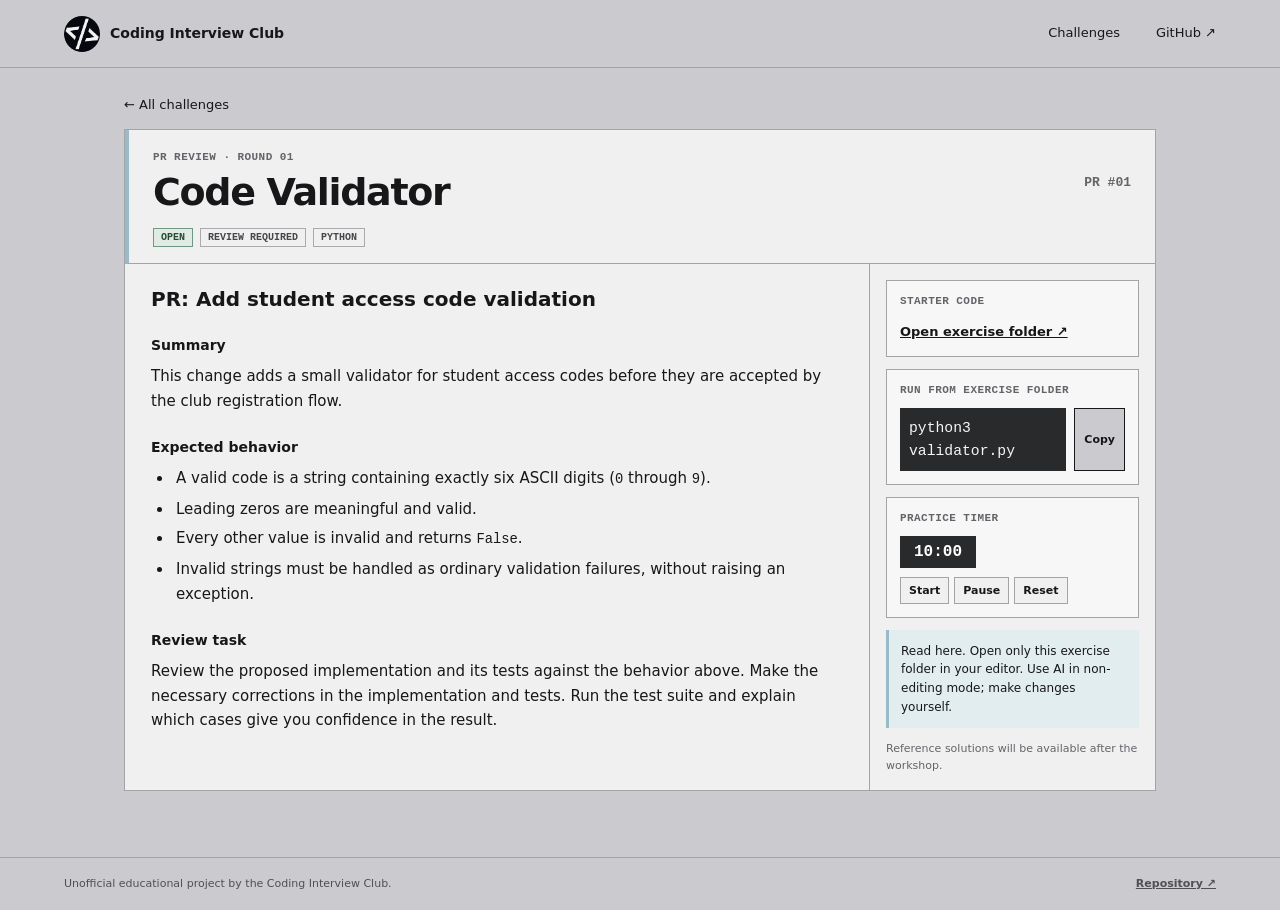
==== docs/challenges/r1-01-code-validator.html @ a60814ce "refactor: consolidate challenge portal into docs" ====
<!doctype html>
<html lang="en">
<head>
  <meta charset="utf-8">
  <meta name="viewport" content="width=device-width, initial-scale=1">
  <meta name="theme-color" content="#cbcacf">
  <meta name="description" content="Pr Review: Code Validator.">
  <title>Code Validator · CIC Challenge Portal</title>
  <link rel="stylesheet" href="../assets/styles.css">
  <script src="../assets/app.js" defer></script>
</head>
<body class="challenge-page pr-page">
<a class="skip-link" href="#main">Skip to content</a>
<header class="site-header">
  <a class="brand" href="../index.html" aria-label="Coding Interview Club home">
    <img class="brand-logo" src="../assets/images/cic-logo.jpeg" alt="">
    <span>Coding Interview Club</span>
  </a>
  <nav aria-label="Main navigation">
    <a href="../index.html#round-1">Challenges</a>
    <a href="https://github.com/ehuerta6/bloomberg-ai-interview-practice">GitHub ↗</a>
  </nav>
</header>
<main id="main" class="challenge-shell">
  <a class="back-link" href="../index.html">← All challenges</a>
  <article class="work-item">
    <header class="work-head">
      <div><p class="eyebrow">PR REVIEW · ROUND 01</p><h1>Code Validator</h1></div>
      <div class="work-id">PR #01</div>
      <div class="badges"><span class="badge open">OPEN</span><span class="badge">REVIEW REQUIRED</span><span class="badge">PYTHON</span></div>
    </header>
    <div class="work-content">
      <section class="assignment-copy" aria-label="Original assignment">
<h2>PR: Add student access code validation</h2>
<h3>Summary</h3>
<p>This change adds a small validator for student access codes before they are accepted by the club registration flow.</p>
<h3>Expected behavior</h3>
<ul>
<li>A valid code is a string containing exactly six ASCII digits (<code>0</code> through <code>9</code>).</li>
<li>Leading zeros are meaningful and valid.</li>
<li>Every other value is invalid and returns <code>False</code>.</li>
<li>Invalid strings must be handled as ordinary validation failures, without raising an exception.</li>
</ul>
<h3>Review task</h3>
<p>Review the proposed implementation and its tests against the behavior above. Make the necessary corrections in the implementation and tests. Run the test suite and explain which cases give you confidence in the result.</p>
      </section>
      <aside class="work-tools" aria-label="Challenge tools">
        <section class="tool-box">
          <p class="eyebrow">STARTER CODE</p>
          <a class="source-link" href="https://github.com/ehuerta6/bloomberg-ai-interview-practice/tree/main/round-1/01-code-validator" target="_blank" rel="noreferrer">Open exercise folder ↗</a>
        </section>
        <section class="tool-box">
          <p class="eyebrow">RUN FROM EXERCISE FOLDER</p>
          <div class="command-row"><code>python3 validator.py</code><button class="copy-button" type="button" data-copy="python3 validator.py" aria-label="Copy command python3 validator.py">Copy</button></div>
        </section>
        <section class="tool-box timer-box" aria-label="10-minute practice timer">
          <p class="eyebrow">PRACTICE TIMER</p>
          <span class="timer-readout" role="timer" aria-live="off" data-timer>10:00</span>
          <div class="timer-controls">
            <button type="button" data-timer-action="start">Start</button>
            <button type="button" data-timer-action="pause">Pause</button>
            <button type="button" data-timer-action="reset">Reset</button>
          </div>
        </section>
        <p class="ai-note">Read here. Open only this exercise folder in your editor. Use AI in non-editing mode; make changes yourself.</p>
        <p class="solutions-note">Reference solutions will be available after the workshop.</p>
      </aside>
    </div>
  </article>
</main>
<footer class="site-footer"><span>Unofficial educational project by the Coding Interview Club.</span><a href="https://github.com/ehuerta6/bloomberg-ai-interview-practice">Repository ↗</a></footer>
<div class="toast" role="status" aria-live="polite"></div>
</body>
</html>
---- docs/assets/styles.css ----
:root {
  --wall: #cbcacf;
  --paper: #f1f0f1;
  --ink: #171719;
  --muted: #626468;
  --line: #a4a3a6;
  --sky: #c7ebf5;
  --blue: #99bbc8;
  --orange: #d67a48;
  --brown: #a85b3f;
  --purple: #a46a91;
  --sans: system-ui, -apple-system, BlinkMacSystemFont, "Segoe UI", sans-serif;
  --mono: ui-monospace, SFMono-Regular, Consolas, monospace;
}

* { box-sizing: border-box; }
html { scroll-behavior: smooth; scroll-padding-top: 80px; }
body {
  margin: 0;
  color: var(--ink);
  background: var(--wall);
  font: 16px/1.55 var(--sans);
}
a { color: inherit; }
a:focus-visible, button:focus-visible { outline: 3px solid var(--purple); outline-offset: 3px; }
.skip-link { position: absolute; top: -4rem; left: 1rem; z-index: 5; padding: .6rem .8rem; background: var(--ink); color: white; }
.skip-link:focus { top: 1rem; }

.site-header {
  min-height: 68px;
  padding: 10px clamp(18px, 5vw, 72px);
  display: flex;
  align-items: center;
  justify-content: space-between;
  gap: 20px;
  border-bottom: 1px solid var(--line);
}
.brand { display: flex; align-items: center; gap: 10px; font-size: 14px; font-weight: 700; text-decoration: none; }
.brand-logo { display: block; width: 36px; height: 36px; border-radius: 50%; object-fit: cover; }
nav { display: flex; gap: clamp(16px, 3vw, 36px); }
nav a { font-size: 13px; text-decoration: none; }
nav a:hover, .back-link:hover, .site-footer a:hover { text-decoration: underline; }

.hero {
  max-width: 1150px;
  margin: 0 auto;
  padding: 42px 24px 48px;
  display: grid;
  grid-template-columns: minmax(0, 1fr) minmax(250px, 360px);
  align-items: center;
  gap: clamp(32px, 8vw, 100px);
}
.hero-copy h1 { max-width: 470px; margin: 0 0 14px; font-size: clamp(34px, 5vw, 54px); line-height: 1.05; letter-spacing: -.045em; }
.hero-copy p { max-width: 390px; margin: 0 0 22px; color: #45464a; font-size: 17px; }
.button-link { display: inline-block; padding: 10px 14px; background: var(--ink); color: white; text-decoration: none; font-weight: 650; }
.button-link:hover { background: #343538; }
.timer-widget { margin-top: 18px; display: flex; align-items: center; gap: 9px; }
.timer-readout { min-width: 76px; padding: 7px 9px; background: #292a2c; color: white; font: 650 16px var(--mono); text-align: center; }
.timer-controls { display: flex; gap: 5px; }
.timer-controls button { padding: 6px 8px; border: 1px solid var(--line); background: var(--paper); color: var(--ink); font: 600 11px var(--sans); cursor: pointer; }
.timer-controls button:hover { background: var(--ink); color: white; }
.timer-box .timer-readout { display: inline-block; }
.timer-box .timer-controls { margin-top: 9px; }
.poster-frame { width: 100%; max-width: 360px; margin: 0; justify-self: end; border: 1px solid #777679; background: var(--paper); }
.poster-frame img { display: block; width: 100%; height: auto; image-rendering: pixelated; }

.round-section { max-width: 1150px; margin: 0 auto; padding: 24px; scroll-margin-top: 24px; }
.section-heading { margin-bottom: 18px; display: flex; justify-content: space-between; align-items: end; gap: 20px; border-bottom: 1px solid var(--line); padding-bottom: 12px; }
.eyebrow { margin: 0 0 5px; color: var(--muted); font: 700 11px/1.4 var(--mono); letter-spacing: .04em; text-transform: uppercase; }
.section-heading h2 { margin: 0; font-size: clamp(21px, 3vw, 28px); line-height: 1.2; letter-spacing: -.025em; }
.section-heading > p { margin: 0; color: var(--muted); font-size: 13px; }
.card-grid { display: grid; grid-template-columns: repeat(3, minmax(0, 1fr)); gap: 12px; }
.round-two .card-grid { grid-template-columns: repeat(2, minmax(0, 1fr)); }
.challenge-card { min-height: 148px; padding: 16px; display: flex; flex-direction: column; align-items: flex-start; background: var(--paper); border: 1px solid var(--line); text-decoration: none; }
.challenge-card:hover { border-color: var(--ink); background: #f7f6f7; }
.card-number { color: var(--brown); font: 700 12px var(--mono); }
.challenge-card h3 { margin: 8px 0 14px; font-size: 18px; line-height: 1.25; }
.card-meta { margin-top: auto; color: var(--muted); font: 600 10px var(--mono); letter-spacing: .025em; }
.card-link { width: 100%; margin-top: 10px; padding-top: 8px; display: flex; justify-content: space-between; border-top: 1px solid #d1d0d2; font-size: 12px; font-weight: 650; }
.site-footer { margin-top: 42px; padding: 17px clamp(18px, 5vw, 72px); display: flex; justify-content: space-between; gap: 12px; border-top: 1px solid var(--line); color: #4f5053; font-size: 11px; }
.site-footer a { font-weight: 600; }

.challenge-shell { max-width: 1080px; margin: 0 auto; padding: 24px; }
.back-link { display: inline-block; margin: 0 0 14px; font-size: 13px; text-decoration: none; }
.work-item { background: var(--paper); border: 1px solid var(--line); }
.work-head { padding: 20px 24px 16px; display: grid; grid-template-columns: 1fr auto; align-items: center; border-bottom: 1px solid var(--line); }
.work-head h1 { margin: 0; font-size: clamp(26px, 4vw, 38px); line-height: 1.15; letter-spacing: -.035em; }
.work-id { color: var(--muted); font: 600 13px var(--mono); }
.badges { grid-column: 1 / -1; display: flex; flex-wrap: wrap; gap: 7px; margin-top: 14px; }
.badge { padding: 3px 7px; border: 1px solid #aaa9ac; color: #45464a; font: 600 10px var(--mono); }
.badge.open { border-color: #6f9781; background: #e0ebe4; color: #254b35; }
.work-content { display: grid; grid-template-columns: minmax(0, 1fr) 285px; }
.assignment-copy { padding: 22px 26px 30px; border-right: 1px solid var(--line); font-size: 15px; line-height: 1.65; }
.assignment-copy h2 { margin: 0 0 14px; font-size: 20px; line-height: 1.3; }
.assignment-copy h3 { margin: 22px 0 7px; font-size: 14px; }
.assignment-copy p { margin: 0 0 13px; }
.assignment-copy ul { margin: 6px 0 16px; padding-left: 22px; }
.assignment-copy li { margin: 5px 0; padding-left: 3px; }
.assignment-copy code, .command-row code { font-family: var(--mono); font-size: .92em; }
.work-tools { padding: 16px; display: flex; flex-direction: column; gap: 12px; }
.tool-box { padding: 13px; border: 1px solid var(--line); background: #f8f7f8; }
.tool-box .eyebrow { margin-bottom: 9px; }
.source-link { font-size: 13px; font-weight: 650; overflow-wrap: anywhere; }
.command-row { display: flex; align-items: stretch; gap: 8px; }
.command-row code { min-width: 0; flex: 1; padding: 9px; overflow-wrap: anywhere; background: #292a2c; color: #f7f6f6; }
.copy-button { padding: 7px 9px; border: 1px solid var(--ink); background: var(--wall); color: var(--ink); font: 600 11px var(--sans); cursor: pointer; }
.copy-button:hover { background: var(--ink); color: white; }
.ai-note { margin: 0; padding: 12px; background: #e2edf0; border-left: 3px solid var(--blue); font-size: 12px; }
.solutions-note { margin: 0; color: var(--muted); font-size: 11px; }
.toast { position: fixed; bottom: 16px; left: 50%; transform: translate(-50%, 16px); opacity: 0; padding: 9px 12px; background: var(--ink); color: white; font-size: 12px; pointer-events: none; transition: opacity .15s, transform .15s; }
.toast.show { transform: translate(-50%, 0); opacity: 1; }
.ticket-page .work-head { border-left: 4px solid var(--purple); }
.pr-page .work-head { border-left: 4px solid var(--blue); }

@media (max-width: 760px) {
  .hero { grid-template-columns: minmax(0, 1fr) 280px; gap: 28px; }
  .card-grid { grid-template-columns: repeat(2, minmax(0, 1fr)); }
  .work-content { grid-template-columns: minmax(0, 1fr) 250px; }
}
@media (max-width: 600px) {
  .site-header { min-height: 60px; padding: 9px 15px; }
  .brand { font-size: 12px; }
  .brand-logo { width: 32px; height: 32px; }
  nav { gap: 14px; }
  nav a { font-size: 12px; }
  .hero { padding: 30px 17px 36px; grid-template-columns: 1fr; gap: 24px; }
  .hero-copy h1 { font-size: 38px; }
  .hero-copy p { font-size: 15px; }
  .timer-widget { flex-wrap: wrap; }
  .poster-frame { width: min(100%, 310px); justify-self: center; }
  .round-section { padding: 24px 16px 10px; }
  .section-heading { display: block; }
  .section-heading > p { margin-top: 7px; }
  .card-grid, .round-two .card-grid { grid-template-columns: 1fr; gap: 9px; }
  .challenge-card { min-height: 130px; }
  .site-footer { flex-direction: column; padding: 15px 16px; }
  .challenge-shell { padding: 17px 12px 32px; }
  .work-head { padding: 17px 15px 14px; }
  .work-head h1 { font-size: 27px; }
  .work-content { grid-template-columns: 1fr; }
  .assignment-copy { padding: 19px 16px 24px; border-right: 0; border-bottom: 1px solid var(--line); font-size: 14px; }
  .work-tools { padding: 12px; }
}
@media (prefers-reduced-motion: reduce) {
  *, *::before, *::after { scroll-behavior: auto !important; transition: none !important; }
}
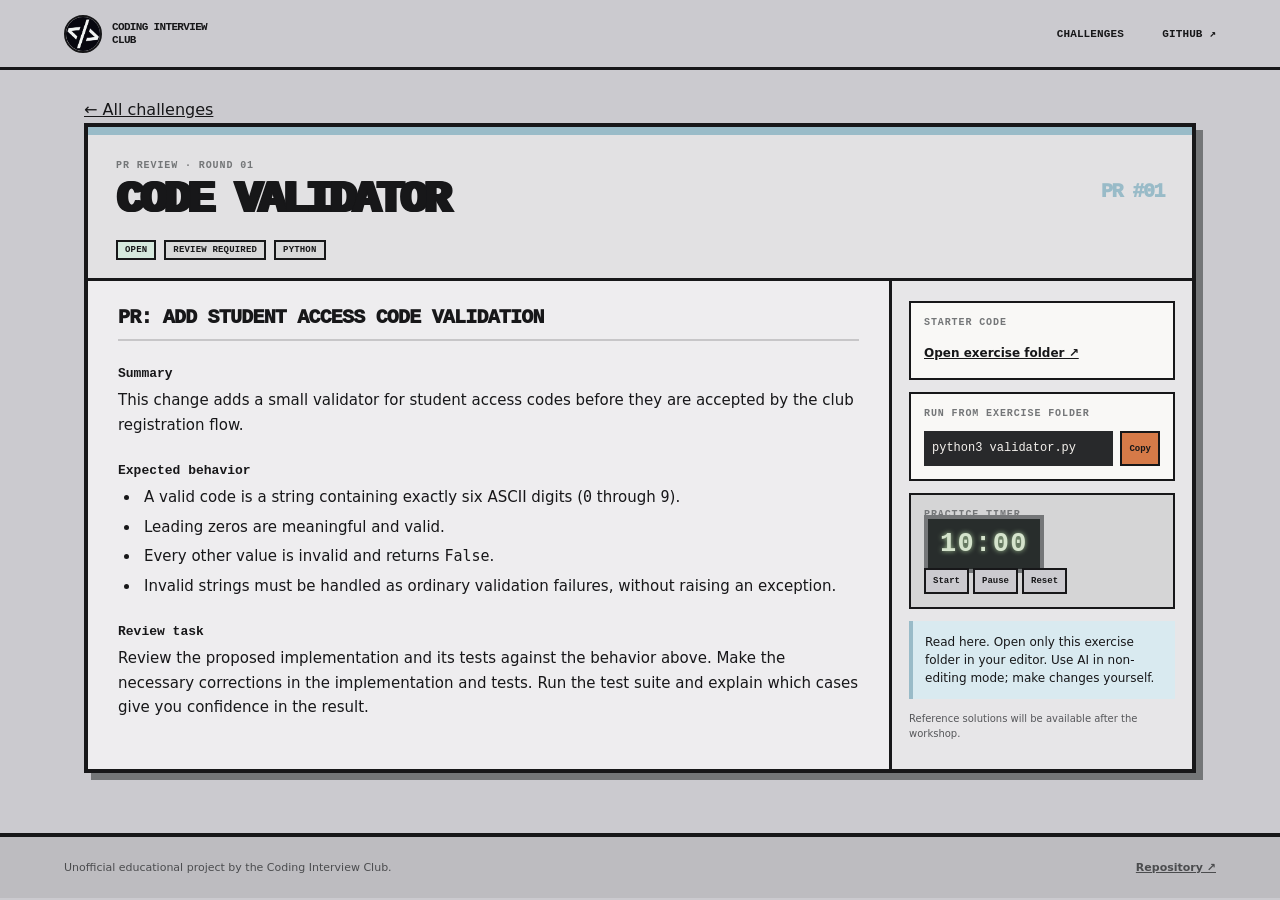
==== commit 23867257: "fix: restore pixel art portal styling" ====
--- a/docs/challenges/r1-01-code-validator.html
+++ b/docs/challenges/r1-01-code-validator.html
@@ -14,7 +14,7 @@
 <header class="site-header">
   <a class="brand" href="../index.html" aria-label="Coding Interview Club home">
     <img class="brand-logo" src="../assets/images/cic-logo.jpeg" alt="">
-    <span>Coding Interview Club</span>
+    <span>CODING INTERVIEW<br>CLUB</span>
   </a>
   <nav aria-label="Main navigation">
     <a href="../index.html#round-1">Challenges</a>
--- a/docs/assets/styles.css
+++ b/docs/assets/styles.css
@@ -1,146 +1,895 @@
 :root {
-  --wall: #cbcacf;
-  --paper: #f1f0f1;
-  --ink: #171719;
-  --muted: #626468;
-  --line: #a4a3a6;
-  --sky: #c7ebf5;
-  --blue: #99bbc8;
-  --orange: #d67a48;
-  --brown: #a85b3f;
-  --purple: #a46a91;
-  --sans: system-ui, -apple-system, BlinkMacSystemFont, "Segoe UI", sans-serif;
-  --mono: ui-monospace, SFMono-Regular, Consolas, monospace;
+  --wall:#cbcacf;
+  --ink:#171719;
+  --gray:#747678;
+  --steel:#a0a0a1;
+  --sky:#c7ebf5;
+  --blue:#99bbc8;
+  --orange:#d67a48;
+  --brown:#a85b3f;
+  --purple:#a46a91;
+  --paper:#eeedef;
+  --white:#f9f8f6;
+  --line:#343436;
+  --pixel:ui-monospace,'Courier New',monospace;
+  --body:system-ui,-apple-system,BlinkMacSystemFont,'Segoe UI',sans-serif;
+}
+* {
+  box-sizing:border-box;
+}
+html {
+  scroll-behavior:smooth;
+  scroll-padding-top:82px;
+}
+body {
+  margin:0;
+  background:var(--wall);
+  color:var(--ink);
+  font-family:var(--body);
+  line-height:1.55;
+}
+a {
+  color:inherit;
+}
+.skip-link {
+  position:absolute;
+  top:-4rem;
+  left:1rem;
+  z-index:20;
+  padding:.7rem 1rem;
+  background:var(--ink);
+  color:white;
+}
+.skip-link:focus {
+  top:1rem;
+}
+:focus-visible {
+  outline:3px solid var(--purple);
+  outline-offset:3px;
+}
+.site-header {
+  min-height:70px;
+  padding:10px clamp(18px,5vw,76px);
+  display:flex;
+  align-items:center;
+  justify-content:space-between;
+  border-bottom:3px solid var(--ink);
+  background:var(--wall);
+  gap:20px;
+}
+.brand {
+  display:flex;
+  align-items:center;
+  gap:10px;
+  text-decoration:none;
+  font:900 11px/1.12 var(--pixel);
+  letter-spacing:-.06em;
+}
+.brand-mark {
+  width:36px;
+  height:36px;
+  background:var(--ink);
+  color:var(--wall);
+  display:grid;
+  place-items:center;
+  font-size:12px;
+  clip-path:polygon(0 0,80% 0,80% 16%,100% 16%,100% 84%,80% 84%,80% 100%,0 100%);
+}
+nav {
+  display:flex;
+  align-items:center;
+  gap:clamp(15px,3vw,42px);
+}
+nav a {
+  text-decoration:none;
+  font:700 11px var(--pixel);
+  text-transform:uppercase;
+  letter-spacing:.01em;
+}
+nav a:hover,.crumb a:hover {
+  color:var(--brown);
+}
+.hero {
+  position:relative;
+  max-width:1440px;
+  margin:auto;
+  padding:clamp(36px,5vw,72px) clamp(18px,5vw,76px) 40px;
+  display:grid;
+  grid-template-columns:.92fr 1.08fr;
+  align-items:center;
+  gap:clamp(24px,5vw,72px);
+  min-height:550px;
+  overflow:hidden;
+}
+.hero-copy {
+  z-index:1;
+}
+.eyebrow {
+  font:800 10px/1.4 var(--pixel);
+  letter-spacing:.09em;
+  text-transform:uppercase;
+  color:var(--gray);
+  margin:0 0 12px;
+}
+.pixel-dot {
+  display:inline-block;
+  width:9px;
+  height:9px;
+  background:var(--orange);
+  box-shadow:4px 0 var(--brown);
+  margin-right:7px;
+}
+h1,h2,.card-number,.work-id {
+  font-family:var(--pixel);
+  font-weight:1000;
+  letter-spacing:-.075em;
+  text-transform:uppercase;
+}
+h1 {
+  font-size:clamp(35px,5.8vw,78px);
+  line-height:.99;
+  margin:0 0 22px;
+  text-shadow:2px 0 var(--ink),-1px 0 var(--ink);
+}
+h1 span {
+  color:var(--orange);
+}
+.hero-description {
+  max-width:410px;
+  font-size:17px;
+  line-height:1.5;
+  margin:0 0 10px;
+}
+.club-credit {
+  font-size:12px;
+  color:#4f5052;
+  margin:0 0 24px;
+}
+.button-link {
+  display:inline-flex;
+  align-items:center;
+  gap:20px;
+  padding:13px 16px;
+  background:var(--ink);
+  color:var(--white);
+  text-decoration:none;
+  font:800 12px var(--pixel);
+  border:3px solid var(--ink);
+  box-shadow:5px 5px 0 var(--purple);
+  transition:transform .14s,box-shadow .14s;
+}
+.button-link:hover {
+  transform:translate(2px,2px);
+  box-shadow:3px 3px 0 var(--purple);
+}
+.hero-stats {
+  display:flex;
+  gap:18px;
+  flex-wrap:wrap;
+  margin-top:24px;
+  font:700 9px var(--pixel);
+  color:var(--gray);
+}
+.hero-scene {
+  margin:0;
+  position:relative;
+  border:5px solid var(--ink);
+  background:var(--sky);
+  box-shadow:8px 8px 0 var(--gray);
+  z-index:1;
+}
+.hero-scene img {
+  display:block;
+  width:100%;
+  height:auto;
+  image-rendering:pixelated;
+}
+.hero-scene figcaption {
+  position:absolute;
+  left:0;
+  bottom:0;
+  background:var(--ink);
+  color:var(--white);
+  padding:7px 10px;
+  font:700 9px var(--pixel);
+}
+.hero-floor {
+  position:absolute;
+  height:32px;
+  background:var(--gray);
+  bottom:0;
+  left:0;
+  right:0;
+  border-top:5px solid var(--steel);
+}
+.run-strip {
+  display:flex;
+  align-items:center;
+  justify-content:center;
+  gap:clamp(11px,3vw,36px);
+  padding:14px 20px;
+  background:var(--ink);
+  color:var(--white);
+  font:800 11px var(--pixel);
+  letter-spacing:.04em;
+}
+.run-strip b {
+  color:var(--orange);
+  font-size:18px;
+}
+.strip-note {
+  margin-left:clamp(0px,4vw,48px);
+  font-size:9px;
+  color:#b9b9bb;
+}
+.round-section {
+  max-width:1300px;
+  margin:auto;
+  padding:74px clamp(18px,5vw,76px) 20px;
+}
+.section-heading {
+  display:flex;
+  align-items:end;
+  justify-content:space-between;
+  gap:25px;
+  border-bottom:4px solid var(--ink);
+  padding-bottom:18px;
+  margin-bottom:24px;
+}
+.section-heading .eyebrow {
+  margin-bottom:8px;
+}
+.section-heading h2 {
+  margin:0;
+  font-size:clamp(19px,3vw,34px);
+  line-height:1.15;
+  letter-spacing:-.06em;
+}
+.section-heading h2 span {
+  color:var(--orange);
+}
+.section-heading>p {
+  max-width:280px;
+  margin:0;
+  color:#555659;
+  font-size:13px;
+}
+.card-grid {
+  display:grid;
+  grid-template-columns:repeat(3,minmax(0,1fr));
+  gap:17px;
+}
+.challenge-card {
+  background:var(--paper);
+  padding:19px 20px 16px;
+  border:3px solid var(--ink);
+  box-shadow:5px 5px 0 #aaa9ac;
+  display:flex;
+  flex-direction:column;
+  min-height:226px;
+  transition:transform .15s,box-shadow .15s;
+}
+.challenge-card:hover {
+  transform:translateY(-3px);
+  box-shadow:5px 8px 0 var(--orange);
+}
+.card-top {
+  display:flex;
+  align-items:center;
+  gap:11px;
+}
+.card-number {
+  font-size:22px;
+  color:var(--orange);
+}
+.card-icon {
+  font:24px var(--pixel);
+  color:var(--gray);
+  line-height:1;
+}
+.badge {
+  display:inline-flex;
+  background:#d8d8d9;
+  border:2px solid var(--ink);
+  padding:3px 7px;
+  font:800 9px var(--pixel);
+  letter-spacing:.02em;
+}
+.card-top .badge {
+  margin-left:auto;
+}
+.badge.open {
+  background:#d5e8dd;
+}
+.challenge-card h3 {
+  font:900 17px/1.2 var(--pixel);
+  letter-spacing:-.05em;
+  margin:17px 0 8px;
+}
+.challenge-card>p {
+  font-size:13px;
+  color:#4f5052;
+  margin:0 0 14px;
+  line-height:1.45;
+}
+.card-meta {
+  display:flex;
+  gap:8px;
+  margin-top:auto;
+  font:700 9px var(--pixel);
+  color:var(--gray);
+}
+.card-meta span {
+  padding:4px 6px;
+  border-left:3px solid var(--blue);
+  background:#e2e2e3;
+}
+.card-link {
+  display:flex;
+  justify-content:space-between;
+  align-items:center;
+  text-decoration:none;
+  border-top:2px solid #c3c3c5;
+  padding-top:11px;
+  margin-top:13px;
+  font:800 11px var(--pixel);
+}
+.card-link:hover {
+  color:var(--brown);
+}
+.round-two {
+  padding-top:68px;
+}
+.round-two .section-heading {
+  border-color:var(--purple);
+}
+.round-two .card-grid {
+  grid-template-columns:repeat(2,minmax(0,1fr));
+}
+.round-two .challenge-card {
+  background:#f0e9ee;
+}
+.workshop-note {
+  max-width:1140px;
+  margin:70px auto 18px;
+  background:#d6d5d8;
+  border:4px solid var(--ink);
+  box-shadow:7px 7px 0 var(--gray);
+  padding:22px 27px;
+  display:grid;
+  grid-template-columns:74px 1fr auto;
+  gap:23px;
+  align-items:center;
+}
+.note-stamp {
+  height:68px;
+  width:68px;
+  background:var(--purple);
+  color:white;
+  border:3px solid var(--ink);
+  display:grid;
+  place-content:center;
+  text-align:center;
+  font:900 22px/.88 var(--pixel);
+  transform:rotate(-3deg);
+}
+.note-stamp small {
+  font-size:9px;
+}
+.workshop-note h2 {
+  margin:0;
+  font-size:21px;
+  letter-spacing:-.06em;
+}
+.workshop-note p:not(.eyebrow) {
+  font-size:13px;
+  color:#4f5052;
+  margin:6px 0 0;
+  max-width:620px;
+}
+.home-timer {
+  border-left:3px solid var(--ink);
+  padding-left:20px;
+}
+.timer-readout {
+  font:900 28px/.95 var(--pixel);
+  letter-spacing:.05em;
+  background:#282d2c;
+  color:#d5e3cc;
+  padding:10px 12px;
+  border:4px solid var(--gray);
+  width:max-content;
+  min-width:122px;
+  text-align:center;
+  text-shadow:0 0 5px #a5c597;
+}
+.timer-controls {
+  display:flex;
+  gap:4px;
+  margin-top:9px;
+}
+.timer-controls button,.copy-button {
+  font:800 9px var(--pixel);
+  border:2px solid var(--ink);
+  background:var(--wall);
+  color:var(--ink);
+  padding:6px 7px;
+  cursor:pointer;
+}
+.timer-controls button:hover,.copy-button:hover {
+  background:var(--ink);
+  color:white;
+}
+.solutions-note {
+  font-size:11px;
+  color:#56575a;
+  text-align:center;
+}
+.home-solutions {
+  margin:22px 0 54px;
+}
+.site-footer {
+  padding:22px clamp(18px,5vw,76px);
+  border-top:4px solid var(--ink);
+  background:#bdbcc0;
+  display:flex;
+  justify-content:space-between;
+  gap:16px;
+  font-size:11px;
+  color:#4b4c4e;
+}
+.site-footer a {
+  font-weight:700;
+}
+.challenge-shell {
+  max-width:1160px;
+  margin:auto;
+  padding:28px 24px 60px;
+}
+.crumb {
+  display:flex;
+  justify-content:space-between;
+  align-items:center;
+  margin-bottom:18px;
+  font:700 10px var(--pixel);
+  color:var(--gray);
+}
+.crumb a {
+  text-decoration:none;
+  color:var(--ink);
+}
+.work-item {
+  border:4px solid var(--ink);
+  background:var(--paper);
+  box-shadow:7px 7px 0 var(--gray);
+}
+.work-head {
+  padding:24px 28px 18px;
+  border-bottom:3px solid var(--ink);
+  background:#e2e1e3;
+  display:grid;
+  grid-template-columns:1fr auto;
+  align-items:center;
+}
+.work-head .eyebrow {
+  margin:0 0 6px;
+}
+.work-head h1 {
+  font-size:clamp(27px,4vw,45px);
+  margin:0;
+}
+.work-id {
+  grid-column:2;
+  grid-row:1;
+  color:var(--gray);
+  font-size:20px;
+}
+.badges {
+  grid-column:1/-1;
+  display:flex;
+  gap:8px;
+  margin-top:17px;
+  flex-wrap:wrap;
+}
+.work-content {
+  display:grid;
+  grid-template-columns:minmax(0,1fr) 300px;
+}
+.assignment-copy {
+  padding:25px 30px 35px;
+  border-right:3px solid var(--ink);
+  font-size:15px;
+  line-height:1.65;
+}
+.assignment-copy h2 {
+  font-size:20px;
+  line-height:1.2;
+  border-bottom:2px solid #c7c6c8;
+  padding-bottom:9px;
+  margin:0 0 12px;
+  letter-spacing:-.04em;
+}
+.assignment-copy h3 {
+  font:800 13px var(--pixel);
+  margin:25px 0 7px;
+}
+.assignment-copy p {
+  margin:0 0 14px;
+}
+.assignment-copy ul {
+  padding-left:22px;
+  margin:5px 0 17px;
+}
+.assignment-copy li {
+  padding-left:4px;
+  margin:5px 0;
+}
+.work-tools {
+  padding:20px 17px;
+  display:flex;
+  flex-direction:column;
+  gap:12px;
+  background:#e7e6e8;
+}
+.tool-box {
+  border:2px solid var(--ink);
+  background:var(--white);
+  padding:13px;
+}
+.tool-box .eyebrow {
+  margin:0 0 10px;
+}
+.source-link {
+  font-size:12px;
+  font-weight:700;
+  overflow-wrap:anywhere;
+}
+.command-row {
+  display:flex;
+  align-items:stretch;
+  gap:7px;
+}
+.command-row code {
+  background:#28292b;
+  color:#f4f1ed;
+  padding:9px 8px;
+  flex:1;
+  min-width:0;
+  overflow-wrap:anywhere;
+  font:12px/1.4 var(--pixel);
+}
+.copy-button {
+  background:var(--orange);
+  white-space:nowrap;
+}
+.tool-note {
+  font-size:11px;
+  color:#56575a;
+  line-height:1.45;
+  margin:8px 0 0;
+}
+.timer-box {
+  background:#d5d5d6;
+}
+.timer-box .timer-readout {
+  font-size:27px;
+}
+.ai-note {
+  margin:0;
+  padding:12px;
+  background:#d9eaf0;
+  border-left:4px solid var(--blue);
+  font-size:12px;
+  line-height:1.5;
+}
+.work-tools .solutions-note {
+  text-align:left;
+  margin:0;
+  font-size:10px;
+}
+.toast {
+  position:fixed;
+  bottom:18px;
+  left:50%;
+  transform:translate(-50%,20px);
+  opacity:0;
+  background:var(--ink);
+  color:white;
+  padding:10px 14px;
+  border:2px solid var(--orange);
+  font:700 11px var(--pixel);
+  transition:opacity .15s,transform .15s;
+  pointer-events:none;
+}
+.toast.show {
+  opacity:1;
+  transform:translate(-50%,0);
+}
+.ticket-page .work-head {
+  background:#e5dfe4;
+  border-left:10px solid var(--purple);
+}
+.ticket-page .work-id {
+  color:var(--purple);
+}
+.pr-page .work-head {
+  border-top:8px solid var(--blue);
+}
+.pr-page .work-id {
+  color:var(--blue);
+}
+@media(max-width:900px) {
+  .hero {
+    min-height:auto;
+    grid-template-columns:.9fr 1.1fr;
+    padding-top:42px;
+    padding-bottom:54px;
+    gap:28px;
+  }
+  .hero-stats {
+    gap:10px;
+    font-size:8px;
+  }
+  .workshop-note {
+    margin-left:18px;
+    margin-right:18px;
+  }
+  .work-content {
+    grid-template-columns:minmax(0,1fr) 255px;
+  }
+  .assignment-copy {
+    padding:22px;
+  }
+  .work-tools {
+    padding:14px 12px;
+  }
+}
+@media(max-width:650px) {
+  .site-header {
+    padding:10px 15px;
+    min-height:62px;
+  }
+  .brand {
+    font-size:9px;
+  }
+  .brand-mark {
+    width:31px;
+    height:31px;
+    font-size:10px;
+  }
+  nav {
+    gap:11px;
+  }
+  nav a {
+    font-size:9px;
+  }
+  nav a:last-child {
+    font-size:0;
+  }
+  nav a:last-child::first-letter {
+    font-size:14px;
+  }
+  .hero {
+    display:flex;
+    flex-direction:column;
+    align-items:stretch;
+    padding:34px 18px 45px;
+    gap:25px;
+  }
+  .hero-copy {
+    order:0;
+  }
+  .hero-scene {
+    order:1;
+    width:100%;
+    max-width:520px;
+    align-self:center;
+  }
+  .hero h1 {
+    font-size:clamp(38px,11vw,62px);
+  }
+  .hero-description {
+    font-size:15px;
+  }
+  .hero-stats {
+    font-size:8px;
+  }
+  .hero-floor {
+    height:20px;
+  }
+  .run-strip {
+    flex-wrap:wrap;
+    gap:9px 13px;
+    padding:13px 12px;
+    font-size:9px;
+  }
+  .strip-note {
+    width:100%;
+    text-align:center;
+    margin:2px 0 0;
+  }
+  .round-section {
+    padding:52px 16px 12px;
+  }
+  .section-heading {
+    display:block;
+  }
+  .section-heading h2 {
+    font-size:22px;
+  }
+  .section-heading>p {
+    margin-top:10px;
+    font-size:12px;
+  }
+  .card-grid,.round-two .card-grid {
+    grid-template-columns:1fr;
+    gap:13px;
+  }
+  .challenge-card {
+    min-height:195px;
+  }
+  .workshop-note {
+    grid-template-columns:56px 1fr;
+    margin:48px 15px 14px;
+    padding:16px;
+    gap:15px;
+  }
+  .note-stamp {
+    width:54px;
+    height:54px;
+    font-size:18px;
+  }
+  .workshop-note h2 {
+    font-size:18px;
+  }
+  .workshop-note p:not(.eyebrow) {
+    font-size:12px;
+  }
+  .home-timer {
+    grid-column:1/-1;
+    border-left:0;
+    border-top:2px solid var(--ink);
+    padding:14px 0 0;
+    display:flex;
+    align-items:center;
+    gap:12px;
+    flex-wrap:wrap;
+  }
+  .home-timer .eyebrow {
+    width:100%;
+    margin:0;
+  }
+  .timer-readout {
+    font-size:24px;
+  }
+  .timer-controls {
+    margin:0;
+  }
+  .site-footer {
+    flex-direction:column;
+    gap:7px;
+    padding:17px 16px;
+  }
+  .challenge-shell {
+    padding:18px 12px 40px;
+  }
+  .crumb {
+    font-size:8px;
+    gap:12px;
+  }
+  .work-item {
+    box-shadow:4px 4px 0 var(--gray);
+  }
+  .work-head {
+    padding:20px 16px 15px;
+    grid-template-columns:1fr auto;
+  }
+  .work-head h1 {
+    font-size:29px;
+  }
+  .work-id {
+    font-size:15px;
+  }
+  .badges {
+    gap:5px;
+    margin-top:13px;
+  }
+  .badge {
+    font-size:8px;
+    padding:3px 5px;
+  }
+  .work-content {
+    display:flex;
+    flex-direction:column;
+  }
+  .assignment-copy {
+    border-right:0;
+    border-bottom:3px solid var(--ink);
+    padding:20px 17px 25px;
+    font-size:14px;
+  }
+  .assignment-copy h2 {
+    font-size:18px;
+  }
+  .work-tools {
+    padding:13px;
+    display:grid;
+    grid-template-columns:1fr;
+    gap:10px;
+  }
+  .tool-box {
+    padding:12px;
+  }
+  .command-row code {
+    font-size:11px;
+  }
+  .work-tools .timer-box {
+    display:grid;
+    grid-template-columns:1fr auto;
+    align-items:center;
+    gap:5px 10px;
+  }
+  .timer-box .eyebrow {
+    grid-column:1/-1;
+  }
+  .timer-box .timer-readout {
+    font-size:23px;
+  }
+  .timer-box .timer-controls {
+    margin:0;
+  }
+  .ai-note,.work-tools>.solutions-note {
+    grid-column:1/-1;
+  }
+}
+@media(prefers-reduced-motion:reduce) {
+  *,*::before,*::after {
+    scroll-behavior:auto!important;
+    transition:none!important;
+    animation:none!important;
+  }
 }
 
-* { box-sizing: border-box; }
-html { scroll-behavior: smooth; scroll-padding-top: 80px; }
-body {
+/* Keep the supplied CIC mark and event poster inside the pixel-art scene. */
+.brand-logo {
+  width: 38px;
+  height: 38px;
+  flex: none;
+  object-fit: cover;
+  border: 2px solid var(--ink);
+  border-radius: 50%;
+}
+.poster-frame {
+  position: relative;
+  z-index: 1;
+  width: 100%;
+  max-width: 360px;
   margin: 0;
-  color: var(--ink);
-  background: var(--wall);
-  font: 16px/1.55 var(--sans);
-}
-a { color: inherit; }
-a:focus-visible, button:focus-visible { outline: 3px solid var(--purple); outline-offset: 3px; }
-.skip-link { position: absolute; top: -4rem; left: 1rem; z-index: 5; padding: .6rem .8rem; background: var(--ink); color: white; }
-.skip-link:focus { top: 1rem; }
-
-.site-header {
-  min-height: 68px;
-  padding: 10px clamp(18px, 5vw, 72px);
+  justify-self: end;
+  border: 5px solid var(--ink);
+  background: var(--sky);
+  box-shadow: 8px 8px 0 var(--gray);
+}
+.poster-frame img {
+  display: block;
+  width: 100%;
+  height: auto;
+  image-rendering: pixelated;
+}
+.timer-widget {
   display: flex;
   align-items: center;
-  justify-content: space-between;
-  gap: 20px;
-  border-bottom: 1px solid var(--line);
-}
-.brand { display: flex; align-items: center; gap: 10px; font-size: 14px; font-weight: 700; text-decoration: none; }
-.brand-logo { display: block; width: 36px; height: 36px; border-radius: 50%; object-fit: cover; }
-nav { display: flex; gap: clamp(16px, 3vw, 36px); }
-nav a { font-size: 13px; text-decoration: none; }
-nav a:hover, .back-link:hover, .site-footer a:hover { text-decoration: underline; }
-
-.hero {
-  max-width: 1150px;
-  margin: 0 auto;
-  padding: 42px 24px 48px;
-  display: grid;
-  grid-template-columns: minmax(0, 1fr) minmax(250px, 360px);
-  align-items: center;
-  gap: clamp(32px, 8vw, 100px);
-}
-.hero-copy h1 { max-width: 470px; margin: 0 0 14px; font-size: clamp(34px, 5vw, 54px); line-height: 1.05; letter-spacing: -.045em; }
-.hero-copy p { max-width: 390px; margin: 0 0 22px; color: #45464a; font-size: 17px; }
-.button-link { display: inline-block; padding: 10px 14px; background: var(--ink); color: white; text-decoration: none; font-weight: 650; }
-.button-link:hover { background: #343538; }
-.timer-widget { margin-top: 18px; display: flex; align-items: center; gap: 9px; }
-.timer-readout { min-width: 76px; padding: 7px 9px; background: #292a2c; color: white; font: 650 16px var(--mono); text-align: center; }
-.timer-controls { display: flex; gap: 5px; }
-.timer-controls button { padding: 6px 8px; border: 1px solid var(--line); background: var(--paper); color: var(--ink); font: 600 11px var(--sans); cursor: pointer; }
-.timer-controls button:hover { background: var(--ink); color: white; }
-.timer-box .timer-readout { display: inline-block; }
-.timer-box .timer-controls { margin-top: 9px; }
-.poster-frame { width: 100%; max-width: 360px; margin: 0; justify-self: end; border: 1px solid #777679; background: var(--paper); }
-.poster-frame img { display: block; width: 100%; height: auto; image-rendering: pixelated; }
-
-.round-section { max-width: 1150px; margin: 0 auto; padding: 24px; scroll-margin-top: 24px; }
-.section-heading { margin-bottom: 18px; display: flex; justify-content: space-between; align-items: end; gap: 20px; border-bottom: 1px solid var(--line); padding-bottom: 12px; }
-.eyebrow { margin: 0 0 5px; color: var(--muted); font: 700 11px/1.4 var(--mono); letter-spacing: .04em; text-transform: uppercase; }
-.section-heading h2 { margin: 0; font-size: clamp(21px, 3vw, 28px); line-height: 1.2; letter-spacing: -.025em; }
-.section-heading > p { margin: 0; color: var(--muted); font-size: 13px; }
-.card-grid { display: grid; grid-template-columns: repeat(3, minmax(0, 1fr)); gap: 12px; }
-.round-two .card-grid { grid-template-columns: repeat(2, minmax(0, 1fr)); }
-.challenge-card { min-height: 148px; padding: 16px; display: flex; flex-direction: column; align-items: flex-start; background: var(--paper); border: 1px solid var(--line); text-decoration: none; }
-.challenge-card:hover { border-color: var(--ink); background: #f7f6f7; }
-.card-number { color: var(--brown); font: 700 12px var(--mono); }
-.challenge-card h3 { margin: 8px 0 14px; font-size: 18px; line-height: 1.25; }
-.card-meta { margin-top: auto; color: var(--muted); font: 600 10px var(--mono); letter-spacing: .025em; }
-.card-link { width: 100%; margin-top: 10px; padding-top: 8px; display: flex; justify-content: space-between; border-top: 1px solid #d1d0d2; font-size: 12px; font-weight: 650; }
-.site-footer { margin-top: 42px; padding: 17px clamp(18px, 5vw, 72px); display: flex; justify-content: space-between; gap: 12px; border-top: 1px solid var(--line); color: #4f5053; font-size: 11px; }
-.site-footer a { font-weight: 600; }
-
-.challenge-shell { max-width: 1080px; margin: 0 auto; padding: 24px; }
-.back-link { display: inline-block; margin: 0 0 14px; font-size: 13px; text-decoration: none; }
-.work-item { background: var(--paper); border: 1px solid var(--line); }
-.work-head { padding: 20px 24px 16px; display: grid; grid-template-columns: 1fr auto; align-items: center; border-bottom: 1px solid var(--line); }
-.work-head h1 { margin: 0; font-size: clamp(26px, 4vw, 38px); line-height: 1.15; letter-spacing: -.035em; }
-.work-id { color: var(--muted); font: 600 13px var(--mono); }
-.badges { grid-column: 1 / -1; display: flex; flex-wrap: wrap; gap: 7px; margin-top: 14px; }
-.badge { padding: 3px 7px; border: 1px solid #aaa9ac; color: #45464a; font: 600 10px var(--mono); }
-.badge.open { border-color: #6f9781; background: #e0ebe4; color: #254b35; }
-.work-content { display: grid; grid-template-columns: minmax(0, 1fr) 285px; }
-.assignment-copy { padding: 22px 26px 30px; border-right: 1px solid var(--line); font-size: 15px; line-height: 1.65; }
-.assignment-copy h2 { margin: 0 0 14px; font-size: 20px; line-height: 1.3; }
-.assignment-copy h3 { margin: 22px 0 7px; font-size: 14px; }
-.assignment-copy p { margin: 0 0 13px; }
-.assignment-copy ul { margin: 6px 0 16px; padding-left: 22px; }
-.assignment-copy li { margin: 5px 0; padding-left: 3px; }
-.assignment-copy code, .command-row code { font-family: var(--mono); font-size: .92em; }
-.work-tools { padding: 16px; display: flex; flex-direction: column; gap: 12px; }
-.tool-box { padding: 13px; border: 1px solid var(--line); background: #f8f7f8; }
-.tool-box .eyebrow { margin-bottom: 9px; }
-.source-link { font-size: 13px; font-weight: 650; overflow-wrap: anywhere; }
-.command-row { display: flex; align-items: stretch; gap: 8px; }
-.command-row code { min-width: 0; flex: 1; padding: 9px; overflow-wrap: anywhere; background: #292a2c; color: #f7f6f6; }
-.copy-button { padding: 7px 9px; border: 1px solid var(--ink); background: var(--wall); color: var(--ink); font: 600 11px var(--sans); cursor: pointer; }
-.copy-button:hover { background: var(--ink); color: white; }
-.ai-note { margin: 0; padding: 12px; background: #e2edf0; border-left: 3px solid var(--blue); font-size: 12px; }
-.solutions-note { margin: 0; color: var(--muted); font-size: 11px; }
-.toast { position: fixed; bottom: 16px; left: 50%; transform: translate(-50%, 16px); opacity: 0; padding: 9px 12px; background: var(--ink); color: white; font-size: 12px; pointer-events: none; transition: opacity .15s, transform .15s; }
-.toast.show { transform: translate(-50%, 0); opacity: 1; }
-.ticket-page .work-head { border-left: 4px solid var(--purple); }
-.pr-page .work-head { border-left: 4px solid var(--blue); }
-
-@media (max-width: 760px) {
-  .hero { grid-template-columns: minmax(0, 1fr) 280px; gap: 28px; }
-  .card-grid { grid-template-columns: repeat(2, minmax(0, 1fr)); }
-  .work-content { grid-template-columns: minmax(0, 1fr) 250px; }
-}
-@media (max-width: 600px) {
-  .site-header { min-height: 60px; padding: 9px 15px; }
-  .brand { font-size: 12px; }
-  .brand-logo { width: 32px; height: 32px; }
-  nav { gap: 14px; }
-  nav a { font-size: 12px; }
-  .hero { padding: 30px 17px 36px; grid-template-columns: 1fr; gap: 24px; }
-  .hero-copy h1 { font-size: 38px; }
-  .hero-copy p { font-size: 15px; }
-  .timer-widget { flex-wrap: wrap; }
-  .poster-frame { width: min(100%, 310px); justify-self: center; }
-  .round-section { padding: 24px 16px 10px; }
-  .section-heading { display: block; }
-  .section-heading > p { margin-top: 7px; }
-  .card-grid, .round-two .card-grid { grid-template-columns: 1fr; gap: 9px; }
-  .challenge-card { min-height: 130px; }
-  .site-footer { flex-direction: column; padding: 15px 16px; }
-  .challenge-shell { padding: 17px 12px 32px; }
-  .work-head { padding: 17px 15px 14px; }
-  .work-head h1 { font-size: 27px; }
-  .work-content { grid-template-columns: 1fr; }
-  .assignment-copy { padding: 19px 16px 24px; border-right: 0; border-bottom: 1px solid var(--line); font-size: 14px; }
-  .work-tools { padding: 12px; }
-}
-@media (prefers-reduced-motion: reduce) {
-  *, *::before, *::after { scroll-behavior: auto !important; transition: none !important; }
-}
+  gap: 9px;
+  margin-top: 18px;
+}
+@media(max-width:650px) {
+  .poster-frame {
+    order: 1;
+    width: 100%;
+    max-width: 360px;
+    align-self: center;
+  }
+  .timer-widget {
+    flex-wrap: wrap;
+  }
+}
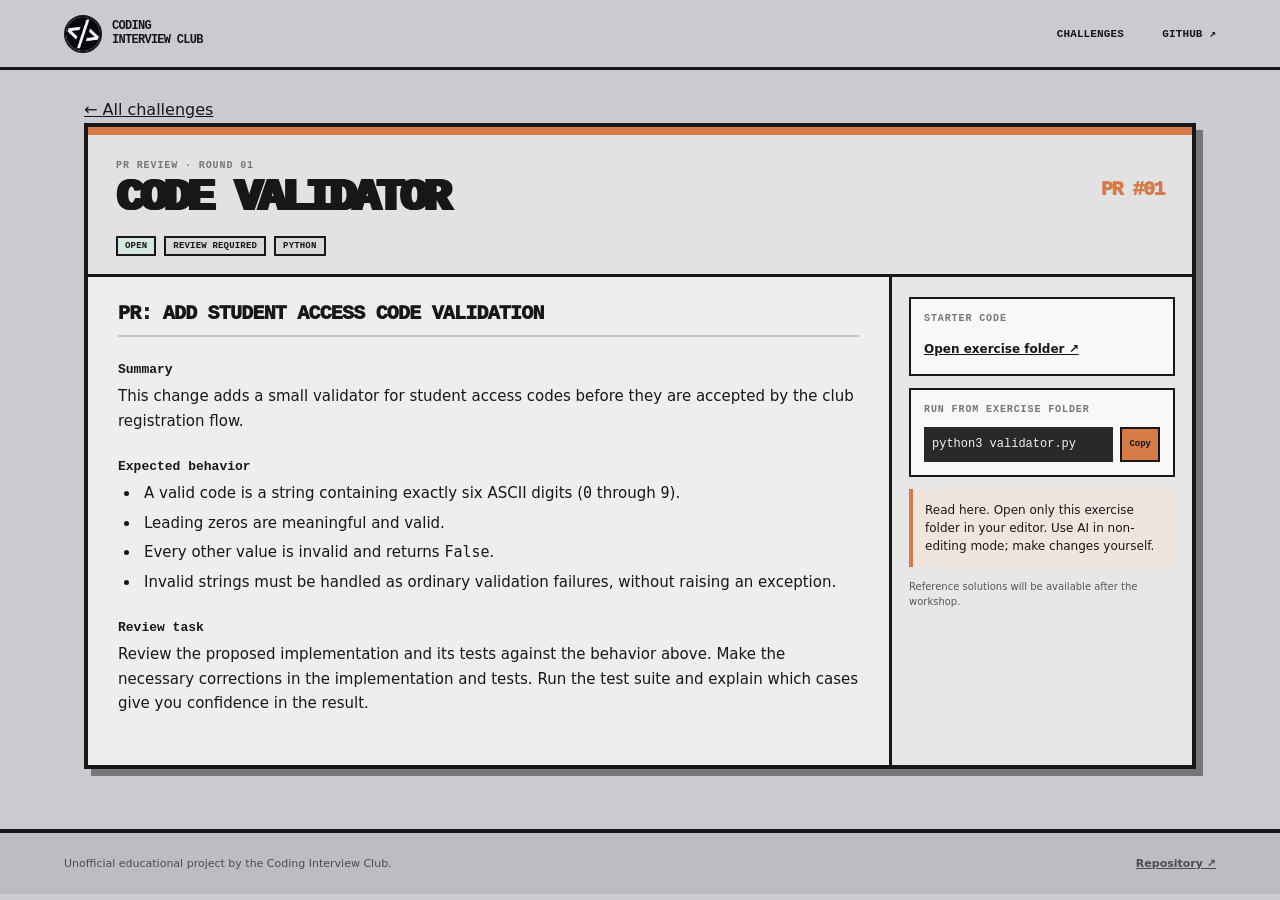
==== commit 16997805: "style: feature pixel challenge portal and remove timers" ====
--- a/docs/challenges/r1-01-code-validator.html
+++ b/docs/challenges/r1-01-code-validator.html
@@ -14,7 +14,7 @@
 <header class="site-header">
   <a class="brand" href="../index.html" aria-label="Coding Interview Club home">
     <img class="brand-logo" src="../assets/images/cic-logo.jpeg" alt="">
-    <span>CODING INTERVIEW<br>CLUB</span>
+    <span>CODING<br>INTERVIEW CLUB</span>
   </a>
   <nav aria-label="Main navigation">
     <a href="../index.html#round-1">Challenges</a>
@@ -53,15 +53,6 @@
           <p class="eyebrow">RUN FROM EXERCISE FOLDER</p>
           <div class="command-row"><code>python3 validator.py</code><button class="copy-button" type="button" data-copy="python3 validator.py" aria-label="Copy command python3 validator.py">Copy</button></div>
         </section>
-        <section class="tool-box timer-box" aria-label="10-minute practice timer">
-          <p class="eyebrow">PRACTICE TIMER</p>
-          <span class="timer-readout" role="timer" aria-live="off" data-timer>10:00</span>
-          <div class="timer-controls">
-            <button type="button" data-timer-action="start">Start</button>
-            <button type="button" data-timer-action="pause">Pause</button>
-            <button type="button" data-timer-action="reset">Reset</button>
-          </div>
-        </section>
         <p class="ai-note">Read here. Open only this exercise folder in your editor. Use AI in non-editing mode; make changes yourself.</p>
         <p class="solutions-note">Reference solutions will be available after the workshop.</p>
       </aside>
--- a/docs/assets/styles.css
+++ b/docs/assets/styles.css
@@ -4,7 +4,7 @@
   --gray:#747678;
   --steel:#a0a0a1;
   --sky:#c7ebf5;
-  --blue:#99bbc8;
+  --blue:#d67a48;
   --orange:#d67a48;
   --brown:#a85b3f;
   --purple:#a46a91;
@@ -62,7 +62,7 @@
   align-items:center;
   gap:10px;
   text-decoration:none;
-  font:900 11px/1.12 var(--pixel);
+  font:900 12px/1.12 var(--pixel);
   letter-spacing:-.06em;
 }
 .brand-mark {
@@ -98,8 +98,20 @@
   grid-template-columns:.92fr 1.08fr;
   align-items:center;
   gap:clamp(24px,5vw,72px);
-  min-height:550px;
+  min-height:650px;
   overflow:hidden;
+}
+.hero::before {
+  content:"";
+  position:absolute;
+  z-index:0;
+  top:9%;
+  right:3.8%;
+  width:min(43vw,580px);
+  height:78%;
+  background:var(--orange);
+  border:5px solid var(--ink);
+  box-shadow:8px 8px 0 var(--ink);
 }
 .hero-copy {
   z-index:1;
@@ -126,17 +138,17 @@
   text-transform:uppercase;
 }
 h1 {
-  font-size:clamp(35px,5.8vw,78px);
-  line-height:.99;
-  margin:0 0 22px;
+  font-size:clamp(48px,6.5vw,92px);
+  line-height:.9;
+  margin:0 0 25px;
   text-shadow:2px 0 var(--ink),-1px 0 var(--ink);
 }
 h1 span {
   color:var(--orange);
 }
 .hero-description {
-  max-width:410px;
-  font-size:17px;
+  max-width:470px;
+  font-size:18px;
   line-height:1.5;
   margin:0 0 10px;
 }
@@ -387,28 +399,8 @@
   margin:6px 0 0;
   max-width:620px;
 }
-.home-timer {
-  border-left:3px solid var(--ink);
-  padding-left:20px;
-}
-.timer-readout {
-  font:900 28px/.95 var(--pixel);
-  letter-spacing:.05em;
-  background:#282d2c;
-  color:#d5e3cc;
-  padding:10px 12px;
-  border:4px solid var(--gray);
-  width:max-content;
-  min-width:122px;
-  text-align:center;
-  text-shadow:0 0 5px #a5c597;
-}
-.timer-controls {
-  display:flex;
-  gap:4px;
-  margin-top:9px;
-}
-.timer-controls button,.copy-button {
+
+.copy-button {
   font:800 9px var(--pixel);
   border:2px solid var(--ink);
   background:var(--wall);
@@ -416,7 +408,7 @@
   padding:6px 7px;
   cursor:pointer;
 }
-.timer-controls button:hover,.copy-button:hover {
+.copy-button:hover {
   background:var(--ink);
   color:white;
 }
@@ -568,17 +560,12 @@
   line-height:1.45;
   margin:8px 0 0;
 }
-.timer-box {
-  background:#d5d5d6;
-}
-.timer-box .timer-readout {
-  font-size:27px;
-}
+
 .ai-note {
   margin:0;
   padding:12px;
-  background:#d9eaf0;
-  border-left:4px solid var(--blue);
+  background:#f0e5dc;
+  border-left:4px solid var(--orange);
   font-size:12px;
   line-height:1.5;
 }
@@ -620,7 +607,7 @@
 }
 @media(max-width:900px) {
   .hero {
-    min-height:auto;
+    min-height:580px;
     grid-template-columns:.9fr 1.1fr;
     padding-top:42px;
     padding-bottom:54px;
@@ -673,6 +660,7 @@
     display:flex;
     flex-direction:column;
     align-items:stretch;
+    min-height:0;
     padding:34px 18px 45px;
     gap:25px;
   }
@@ -686,7 +674,7 @@
     align-self:center;
   }
   .hero h1 {
-    font-size:clamp(38px,11vw,62px);
+    font-size:clamp(44px,12vw,68px);
   }
   .hero-description {
     font-size:15px;
@@ -745,26 +733,7 @@
   .workshop-note p:not(.eyebrow) {
     font-size:12px;
   }
-  .home-timer {
-    grid-column:1/-1;
-    border-left:0;
-    border-top:2px solid var(--ink);
-    padding:14px 0 0;
-    display:flex;
-    align-items:center;
-    gap:12px;
-    flex-wrap:wrap;
-  }
-  .home-timer .eyebrow {
-    width:100%;
-    margin:0;
-  }
-  .timer-readout {
-    font-size:24px;
-  }
-  .timer-controls {
-    margin:0;
-  }
+
   .site-footer {
     flex-direction:column;
     gap:7px;
@@ -823,21 +792,7 @@
   .command-row code {
     font-size:11px;
   }
-  .work-tools .timer-box {
-    display:grid;
-    grid-template-columns:1fr auto;
-    align-items:center;
-    gap:5px 10px;
-  }
-  .timer-box .eyebrow {
-    grid-column:1/-1;
-  }
-  .timer-box .timer-readout {
-    font-size:23px;
-  }
-  .timer-box .timer-controls {
-    margin:0;
-  }
+
   .ai-note,.work-tools>.solutions-note {
     grid-column:1/-1;
   }
@@ -850,7 +805,7 @@
   }
 }
 
-/* Keep the supplied CIC mark and event poster inside the pixel-art scene. */
+/* Brand artwork and bold pixel-frame treatment. */
 .brand-logo {
   width: 38px;
   height: 38px;
@@ -863,12 +818,12 @@
   position: relative;
   z-index: 1;
   width: 100%;
-  max-width: 360px;
+  max-width: 470px;
   margin: 0;
   justify-self: end;
-  border: 5px solid var(--ink);
+  border: 6px solid var(--ink);
   background: var(--sky);
-  box-shadow: 8px 8px 0 var(--gray);
+  box-shadow: 12px 12px 0 var(--ink);
 }
 .poster-frame img {
   display: block;
@@ -876,20 +831,21 @@
   height: auto;
   image-rendering: pixelated;
 }
-.timer-widget {
-  display: flex;
-  align-items: center;
-  gap: 9px;
-  margin-top: 18px;
-}
+
 @media(max-width:650px) {
+  .hero::before {
+    top:auto;
+    right:auto;
+    left:50%;
+    bottom:6%;
+    width:min(88vw,390px);
+    height:45%;
+    transform:translateX(-50%);
+  }
   .poster-frame {
     order: 1;
     width: 100%;
     max-width: 360px;
     align-self: center;
   }
-  .timer-widget {
-    flex-wrap: wrap;
-  }
-}
+}
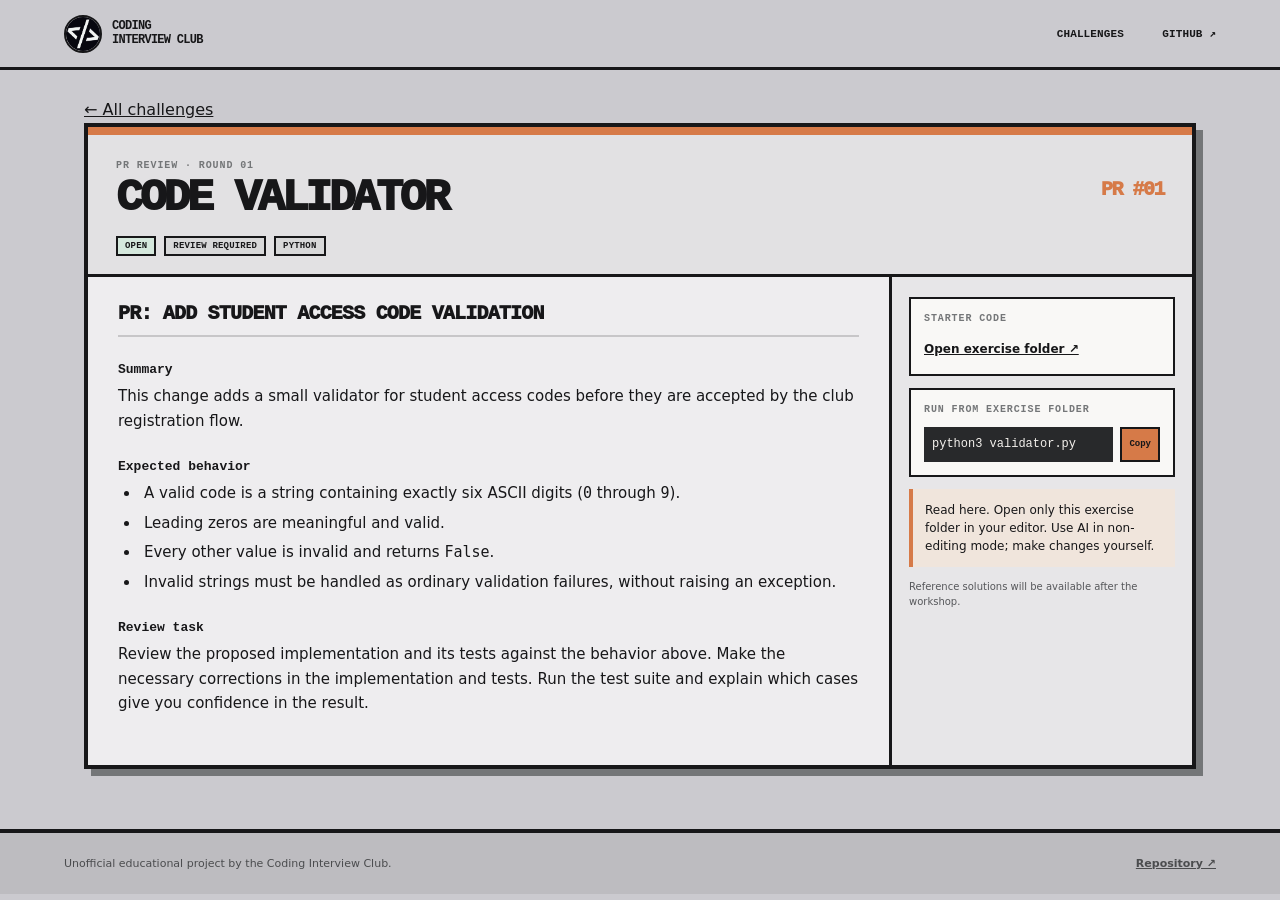
==== commit 2cea4d7d: "fix: polish challenge portal setup and navigation" ====
--- a/docs/challenges/r1-01-code-validator.html
+++ b/docs/challenges/r1-01-code-validator.html
@@ -6,8 +6,8 @@
   <meta name="theme-color" content="#cbcacf">
   <meta name="description" content="Pr Review: Code Validator.">
   <title>Code Validator · CIC Challenge Portal</title>
-  <link rel="stylesheet" href="../assets/styles.css">
-  <script src="../assets/app.js" defer></script>
+  <link rel="stylesheet" href="../assets/styles.css?v=final-polish-1">
+  <script src="../assets/app.js?v=final-polish-1" defer></script>
 </head>
 <body class="challenge-page pr-page">
 <a class="skip-link" href="#main">Skip to content</a>
--- a/docs/assets/styles.css
+++ b/docs/assets/styles.css
@@ -141,7 +141,12 @@
   font-size:clamp(48px,6.5vw,92px);
   line-height:.9;
   margin:0 0 25px;
-  text-shadow:2px 0 var(--ink),-1px 0 var(--ink);
+}
+.hero h1 {
+  font-family:Impact,Haettenschweiler,'Arial Narrow Bold',var(--body);
+  font-size:clamp(48px,6vw,84px);
+  line-height:.96;
+  letter-spacing:-.035em;
 }
 h1 span {
   color:var(--orange);
@@ -239,6 +244,190 @@
   margin:auto;
   padding:74px clamp(18px,5vw,76px) 20px;
 }
+.getting-started {
+  max-width:1300px;
+  margin:12px auto 0;
+  padding:24px clamp(18px,5vw,76px) 10px;
+  display:grid;
+  grid-template-columns:minmax(0,1fr) 260px;
+  align-items:stretch;
+  gap:28px;
+}
+.getting-started-heading {
+  display:flex;
+  align-items:end;
+  justify-content:space-between;
+  gap:16px;
+  padding-bottom:13px;
+  border-bottom:4px solid var(--ink);
+  margin-bottom:16px;
+}
+.getting-started-heading .eyebrow { margin-bottom:6px; }
+.getting-started-heading h2,.workshop-qr h2 {
+  margin:0;
+  font:1000 clamp(20px,2.5vw,30px)/1.1 var(--pixel);
+  letter-spacing:-.07em;
+  text-transform:uppercase;
+}
+.getting-started-heading>p {
+  max-width:230px;
+  margin:0;
+  color:#555659;
+  font-size:12px;
+}
+.getting-started-steps {
+  list-style:none;
+  margin:0;
+  padding:0;
+  display:grid;
+  grid-template-columns:repeat(2,minmax(0,1fr));
+  gap:12px;
+}
+.getting-started-step {
+  display:grid;
+  grid-template-columns:38px minmax(0,1fr);
+  gap:10px;
+  align-content:start;
+  padding:12px;
+  background:#d5d4d7;
+  border:3px solid var(--ink);
+  box-shadow:4px 4px 0 var(--gray);
+}
+.step-number {
+  display:grid;
+  place-items:center;
+  width:36px;
+  height:36px;
+  background:var(--ink);
+  color:var(--orange);
+  font:900 16px var(--pixel);
+}
+.getting-started-step h3 {
+  margin:0 0 5px;
+  font:900 12px/1.3 var(--pixel);
+  text-transform:uppercase;
+  letter-spacing:-.03em;
+}
+.getting-started-step p {
+  margin:0;
+  color:#444548;
+  font-size:11px;
+  line-height:1.45;
+}
+.clone-command {
+  display:flex;
+  align-items:stretch;
+  gap:6px;
+  margin-top:8px;
+}
+.clone-command code {
+  min-width:0;
+  flex:1;
+  overflow-wrap:anywhere;
+  padding:7px;
+  background:#28292b;
+  color:#f4f1ed;
+  font:10px/1.35 var(--pixel);
+}
+.clone-command .copy-button { align-self:start; }
+.download-option {
+  margin-top:10px;
+  padding-top:9px;
+  border-top:1px dashed #77787a;
+}
+.download-option p {
+  margin:0 0 7px;
+  color:#444548;
+  font-size:11px;
+  line-height:1.4;
+}
+.download-link {
+  display:inline-flex;
+  align-items:center;
+  gap:12px;
+  padding:7px 9px;
+  border:2px solid var(--ink);
+  background:var(--ink);
+  box-shadow:3px 3px 0 var(--orange);
+  color:var(--white);
+  text-decoration:none;
+  font:800 10px var(--pixel);
+}
+.download-link:hover { transform:translate(1px,1px); box-shadow:2px 2px 0 var(--orange); }
+.setup-check {
+  display:grid;
+  grid-template-columns:165px minmax(0,1fr);
+  gap:16px;
+  margin-top:14px;
+  padding:13px;
+  border:3px solid var(--ink);
+  background:#e1e0e2;
+  box-shadow:4px 4px 0 var(--gray);
+}
+.setup-check-heading {
+  display:flex;
+  align-items:center;
+  gap:10px;
+}
+.setup-check-heading .step-number { flex:none; background:var(--purple); color:#fff; }
+.setup-check-heading .eyebrow { margin:0 0 3px; }
+.setup-check-heading h3 { margin:0; font:900 13px/1.2 var(--pixel); text-transform:uppercase; }
+.setup-check-content>p { margin:0; color:#444548; font-size:11px; line-height:1.45; }
+.setup-commands {
+  display:flex;
+  flex-wrap:wrap;
+  gap:6px 12px;
+  margin:7px 0;
+  font-size:10px;
+}
+.setup-commands span { display:flex; align-items:center; flex-wrap:wrap; gap:5px; }
+.setup-commands code {
+  padding:3px 5px;
+  background:#28292b;
+  color:var(--white);
+  font:10px/1.35 var(--pixel);
+}
+.setup-check-content .setup-note { color:#555659; font-size:10px; }
+.workshop-qr {
+  display:flex;
+  flex-direction:column;
+  align-items:center;
+  text-align:center;
+  padding:16px;
+  border:4px solid var(--ink);
+  background:#d6d5d8;
+  box-shadow:6px 6px 0 var(--purple);
+}
+.workshop-qr .eyebrow { margin:0 0 5px; }
+.workshop-qr h2 { font-size:20px; margin-bottom:10px; }
+.qr-link {
+  display:block;
+  width:min(100%,210px);
+  aspect-ratio:1;
+  padding:8px;
+  border:3px solid var(--ink);
+  background:#fff;
+  line-height:0;
+}
+.qr-link img {
+  display:block;
+  width:100%;
+  height:100%;
+  object-fit:contain;
+}
+.workshop-qr>p:not(.eyebrow) {
+  max-width:210px;
+  margin:10px 0 7px;
+  color:#444548;
+  font-size:11px;
+  line-height:1.4;
+}
+.qr-text-link {
+  font:800 10px var(--pixel);
+  text-decoration-thickness:2px;
+  text-underline-offset:3px;
+}
+.qr-text-link:hover { color:var(--brown); }
 .section-heading {
   display:flex;
   align-items:end;
@@ -624,6 +813,16 @@
   .work-content {
     grid-template-columns:minmax(0,1fr) 255px;
   }
+  .getting-started {
+    grid-template-columns:minmax(0,1fr) 220px;
+    gap:20px;
+    padding-left:24px;
+    padding-right:24px;
+  }
+  .getting-started-steps { gap:9px; }
+  .getting-started-step { grid-template-columns:30px minmax(0,1fr); gap:8px; padding:9px; }
+  .step-number { width:30px; height:30px; font-size:14px; }
+  .setup-check { grid-template-columns:1fr; gap:9px; }
   .assignment-copy {
     padding:22px;
   }
@@ -674,7 +873,7 @@
     align-self:center;
   }
   .hero h1 {
-    font-size:clamp(44px,12vw,68px);
+    font-size:clamp(42px,11vw,62px);
   }
   .hero-description {
     font-size:15px;
@@ -699,6 +898,26 @@
   .round-section {
     padding:52px 16px 12px;
   }
+  .getting-started {
+    grid-template-columns:1fr;
+    gap:24px;
+    margin-top:4px;
+    padding:20px 16px 4px;
+  }
+  .getting-started-heading { display:block; }
+  .getting-started-heading h2 { font-size:22px; }
+  .getting-started-heading>p { margin-top:8px; font-size:12px; }
+  .getting-started-steps { grid-template-columns:1fr; gap:10px; }
+  .getting-started-step { grid-template-columns:36px minmax(0,1fr); padding:11px; }
+  .step-number { width:34px; height:34px; }
+  .getting-started-step h3 { font-size:12px; }
+  .getting-started-step p { font-size:12px; }
+  .clone-command code { font-size:10px; }
+  .setup-check { padding:11px; }
+  .setup-check-content>p { font-size:12px; }
+  .setup-check-content .setup-note { font-size:11px; }
+  .workshop-qr { width:min(100%,320px); justify-self:center; padding:14px; }
+  .qr-link { width:min(100%,190px); }
   .section-heading {
     display:block;
   }
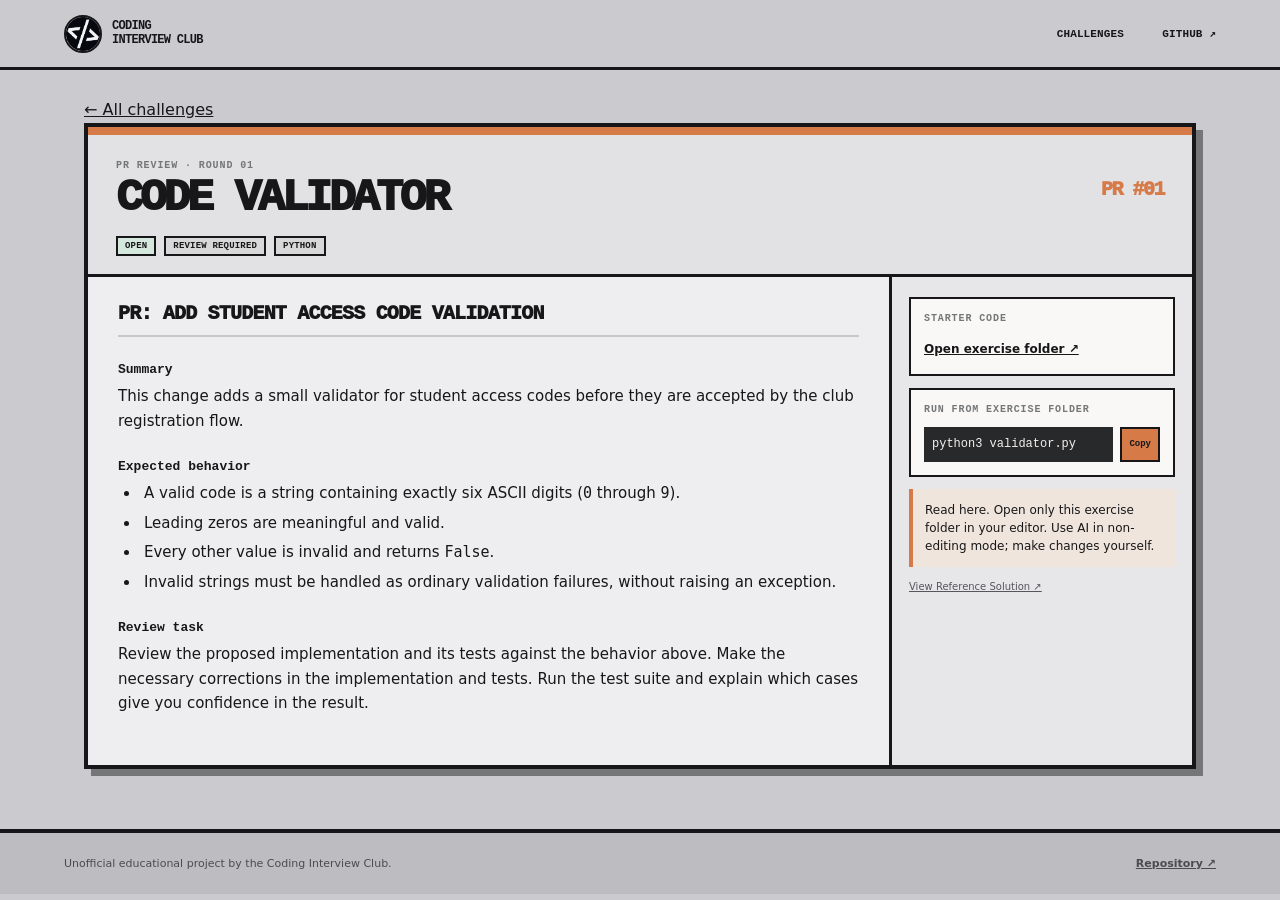
==== commit 54b39f4e: "feat: publish Bloomberg workshop reference solutions (#1)" ====
--- a/docs/challenges/r1-01-code-validator.html
+++ b/docs/challenges/r1-01-code-validator.html
@@ -6,7 +6,7 @@
   <meta name="theme-color" content="#cbcacf">
   <meta name="description" content="Pr Review: Code Validator.">
   <title>Code Validator · CIC Challenge Portal</title>
-  <link rel="stylesheet" href="../assets/styles.css?v=final-polish-1">
+  <link rel="stylesheet" href="../assets/styles.css?v=final-polish-2">
   <script src="../assets/app.js?v=final-polish-1" defer></script>
 </head>
 <body class="challenge-page pr-page">
@@ -54,7 +54,7 @@
           <div class="command-row"><code>python3 validator.py</code><button class="copy-button" type="button" data-copy="python3 validator.py" aria-label="Copy command python3 validator.py">Copy</button></div>
         </section>
         <p class="ai-note">Read here. Open only this exercise folder in your editor. Use AI in non-editing mode; make changes yourself.</p>
-        <p class="solutions-note">Reference solutions will be available after the workshop.</p>
+        <p class="solutions-note"><a href="https://github.com/ehuerta6/bloomberg-ai-interview-practice/blob/main/solutions/round-1/01-code-validator/README.md" target="_blank" rel="noreferrer">View Reference Solution ↗</a></p>
       </aside>
     </div>
   </article>
--- a/docs/assets/styles.css
+++ b/docs/assets/styles.css
@@ -392,6 +392,7 @@
   display:flex;
   flex-direction:column;
   align-items:center;
+  justify-content:center;
   text-align:center;
   padding:16px;
   border:4px solid var(--ink);
